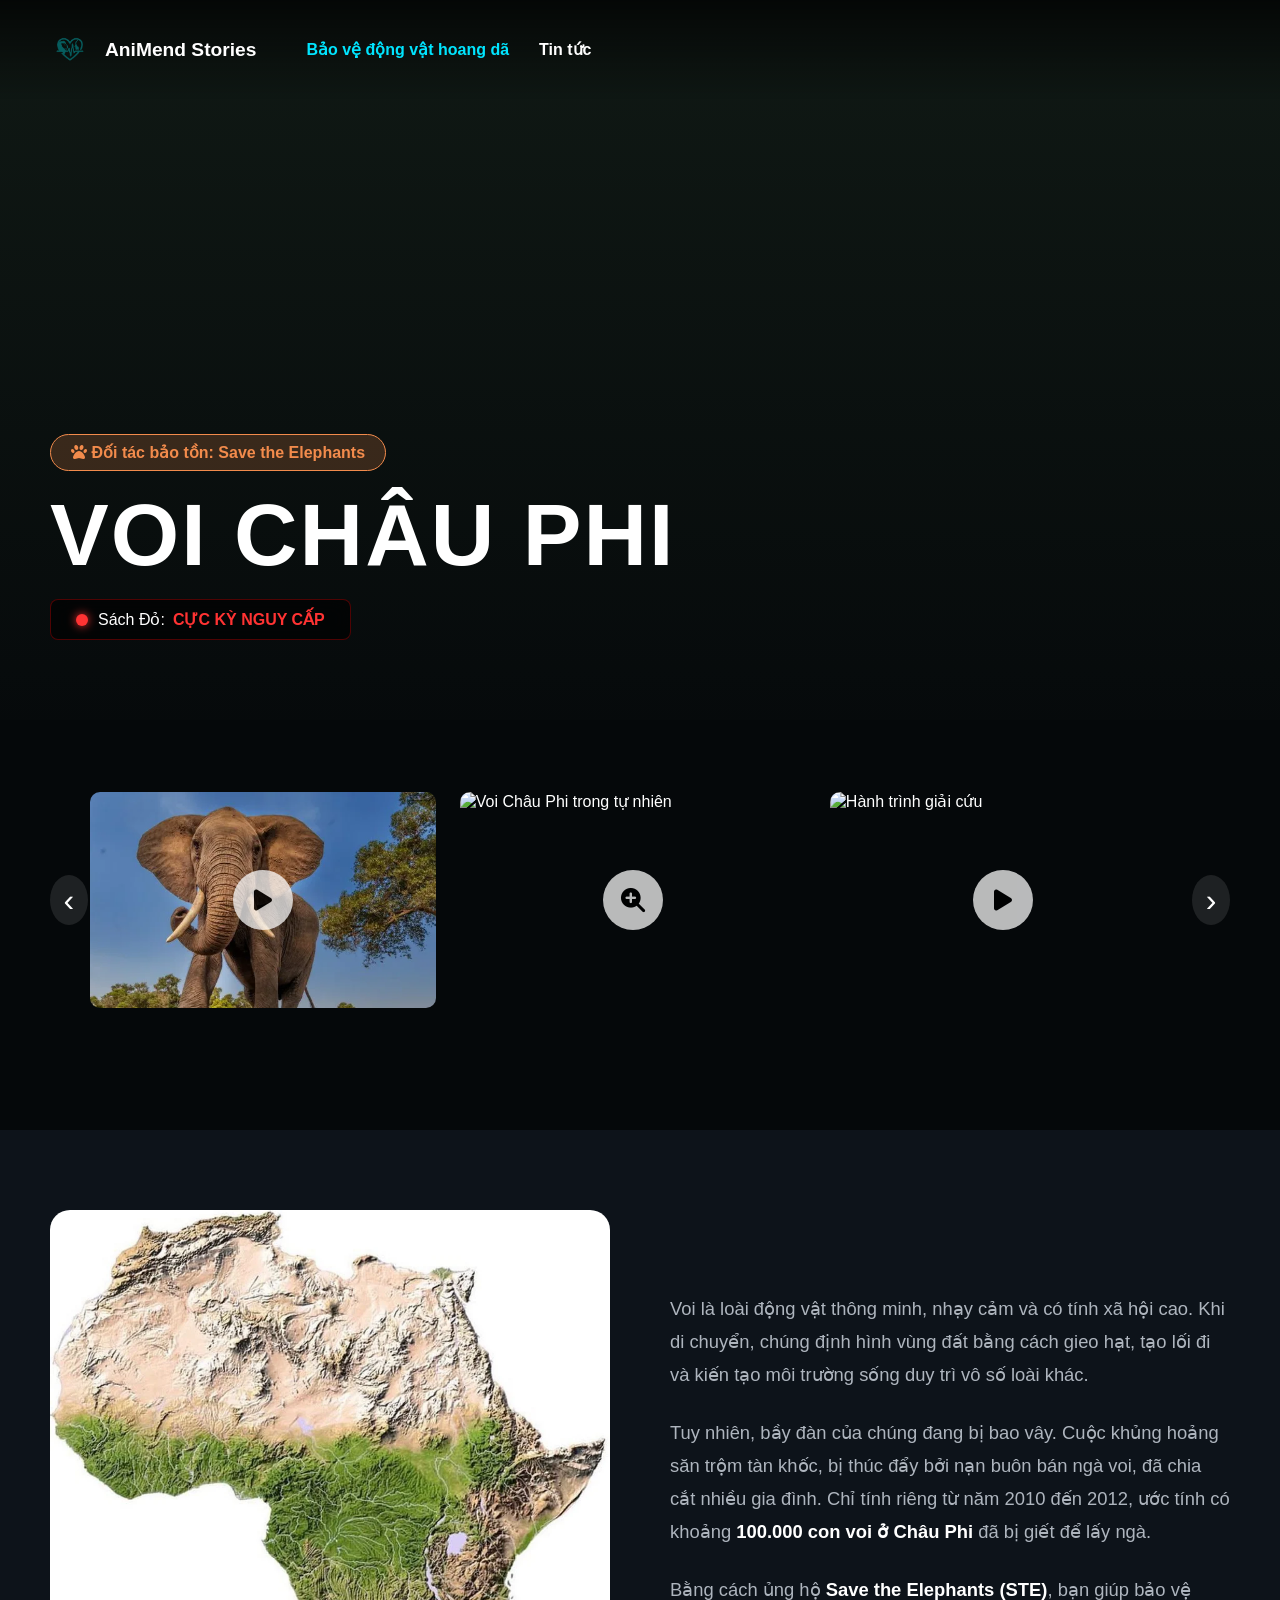
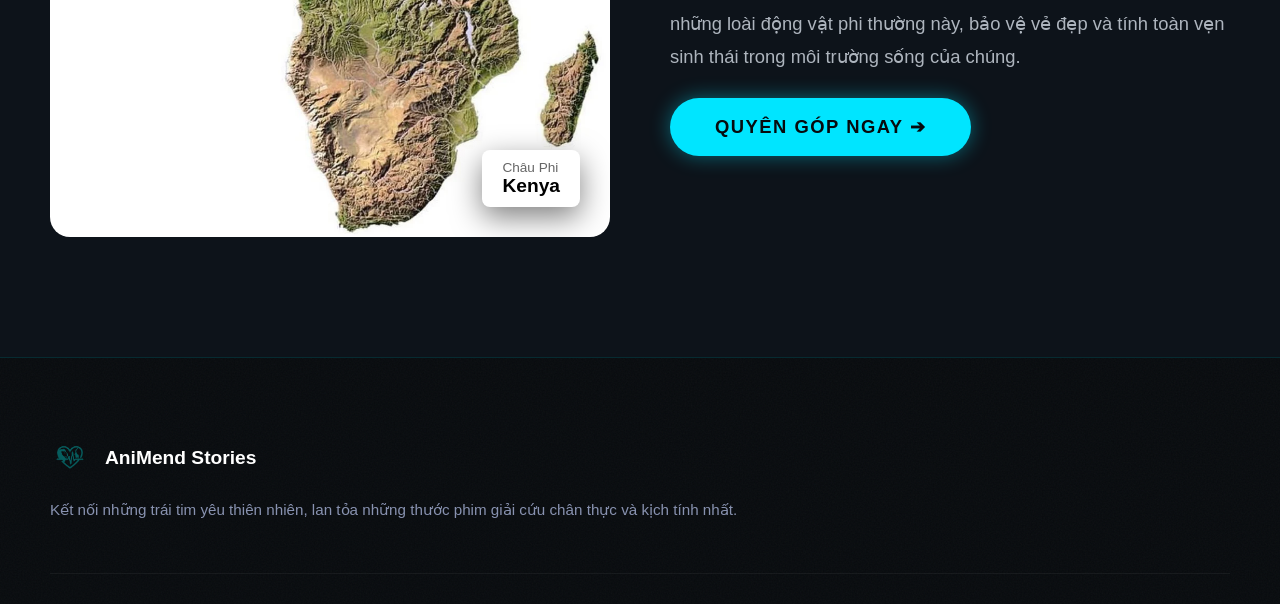
==== elephant.html @ 163ced16 "Cập nhập lần 3" ====
<!DOCTYPE html>
<html lang="vi">
<head>
    <meta charset="UTF-8">
    <meta name="viewport" content="width=device-width, initial-scale=1.0">
    <title>Voi Châu Phi | AniMend Stories</title>
    <link rel="stylesheet" href="style.css">
    <link rel="stylesheet" href="https://cdnjs.cloudflare.com/ajax/libs/font-awesome/6.4.0/css/all.min.css">
</head>
<body class="animal-detail-page">

    <!-- THANH ĐIỀU HƯỚNG (Dùng chung) -->
    <header class="navbar">
        <a href="index.html" class="logo">
            <img src="./assets/logo.png" alt="AniMend Stories Logo" class="logo-img"> 
            <span class="brand-name">AniMend Stories</span>
        </a>
        <nav>
            <ul class="nav-links">
                <li><a href="index.html" style="color: #00e5ff;">Bảo vệ động vật hoang dã</a></li>
                <li><a href="news.html">Tin tức</a></li>
            </ul>
        </nav>
    </header>

    <!-- SECTION 1: HERO CỦA CON VẬT (Video nền + Tiêu đề) -->
    <section class="animal-hero">
        <video class="hero-video" autoplay loop muted playsinline>
            <!-- Thay bằng video con voi thực tế của bạn -->
            <source src="./assets/elephant-bg.mp4" type="video/mp4">
        </video>
        <div class="animal-hero-overlay"></div>
        
        <div class="animal-hero-content fade-up">
            <div class="partner-tag">
                <i class="fa-solid fa-paw"></i> Đối tác bảo tồn: Save the Elephants
            </div>
            <h1>VOI CHÂU PHI</h1>
            <div class="status-tag">
                <span class="status-dot"></span> Sách Đỏ: <strong>Cực kỳ nguy cấp</strong>
            </div>
        </div>
    </section>

    <!-- SECTION 2: BĂNG CHUYỀN THƯ VIỆN MEDIA (Video & Ảnh) -->
    <section class="media-gallery fade-up">
        <div class="carousel-wrapper">
            <button class="carousel-control left" id="media-left">‹</button>
            
            <div class="carousel-container" id="media-carousel">
                
                <!-- Item 1: VIDEO YOUTUBE -->
                <!-- Thuộc tính data-type="video" và data-src chứa link nhúng youtube -->
                <div class="media-card" data-type="video" data-src="https://youtu.be/AA0UZVXJd2o">
                    <img src="./assets/elephant.jpg" alt="Câu chuyện của voi Luna">
                    <div class="play-icon-overlay"><i class="fa-solid fa-play"></i></div>
                </div>

                <!-- Item 2: ẢNH PHÓNG TO -->
                <!-- Thuộc tính data-type="image" và data-src chứa link ảnh gốc -->
                <div class="media-card" data-type="image" data-src="./assets/elephant-large-1.jpg">
                    <img src="./assets/elephant-large-1.jpg" alt="Voi Châu Phi trong tự nhiên">
                    <div class="zoom-icon-overlay"><i class="fa-solid fa-magnifying-glass-plus"></i></div>
                </div>

                <!-- Item 3: VIDEO YOUTUBE -->
                <div class="media-card" data-type="video" data-src="https://www.youtube.com/embed/ScMzIvxBSi4">
                    <img src="./assets/elephant-2.jpg" alt="Hành trình giải cứu">
                    <div class="play-icon-overlay"><i class="fa-solid fa-play"></i></div>
                </div>
                
                <!-- Item 4: ẢNH PHÓNG TO -->
                <div class="media-card" data-type="image" data-src="./assets/elephant-large-2.jpg">
                    <img src="./assets/elephant-large-2.jpg" alt="Đàn voi trên thảo nguyên">
                    <div class="zoom-icon-overlay"><i class="fa-solid fa-magnifying-glass-plus"></i></div>
                </div>

            </div>
            
            <button class="carousel-control right" id="media-right">›</button>
        </div>
    </section>

    <!-- SECTION 3: BẢN ĐỒ & TÌNH TRẠNG LOÀI -->
    <section class="habitat-status fade-up">
        <div class="habitat-container">
            
            <!-- Cột trái: Bản đồ -->
            <div class="map-box">
                <img src="./assets/africa-map.jpg" alt="Bản đồ phân bố Voi Châu Phi">
                <div class="map-pin">
                    <span>Châu Phi</span>
                    <strong>Kenya</strong>
                </div>
            </div>

            <!-- Cột phải: Nội dung -->
            <div class="status-info">
                <p>Voi là loài động vật thông minh, nhạy cảm và có tính xã hội cao. Khi di chuyển, chúng định hình vùng đất bằng cách gieo hạt, tạo lối đi và kiến tạo môi trường sống duy trì vô số loài khác.</p>
                
                <p>Tuy nhiên, bầy đàn của chúng đang bị bao vây. Cuộc khủng hoảng săn trộm tàn khốc, bị thúc đẩy bởi nạn buôn bán ngà voi, đã chia cắt nhiều gia đình. Chỉ tính riêng từ năm 2010 đến 2012, ước tính có khoảng <strong>100.000 con voi ở Châu Phi</strong> đã bị giết để lấy ngà.</p>
                
                <p>Bằng cách ủng hộ <strong>Save the Elephants (STE)</strong>, bạn giúp bảo vệ những loài động vật phi thường này, bảo vệ vẻ đẹp và tính toàn vẹn sinh thái trong môi trường sống của chúng.</p>
                
                <a href="#" class="btn-glow">Quyên Góp Ngay ➔</a>
            </div>

        </div>
    </section>

    <!-- MODAL LIGHTBOX (Khung nổi để xem Video/Ảnh) -->
    <div id="mediaModal" class="modal">
        <span class="close-modal">&times;</span>
        <div class="modal-content" id="modalBody">
            <!-- JS sẽ bơm iframe Youtube hoặc thẻ img vào đây -->
        </div>
    </div>

    <!-- FOOTER (Dùng chung) -->
    <footer class="footer-cinematic">
        <div class="footer-noise"></div> 
        <div class="footer-container">
            <div class="footer-col footer-brand">
                <a href="index.html" class="logo">
                    <img src="./assets/logo.png" alt="AniMend Stories Logo" class="logo-img"> 
                    <span class="brand-name">AniMend Stories</span>
                </a>
                <p>Kết nối những trái tim yêu thiên nhiên, lan tỏa những thước phim giải cứu chân thực và kịch tính nhất.</p>
            </div>
            <!-- ... Giữ nguyên các phần khác của Footer ... -->
        </div>
    </footer>

    <script src="script.js"></script>
</body>
</html>
---- style.css ----
/* --- BIẾN TOÀN CỤC & RESET --- */
:root {
    --bg-dark: #121c17;
    --text-light: #ffffff;
    --accent-orange: #f28b4c;
    --cream-bg: #f5f3e9;
    --font-main: 'Segoe UI', Roboto, Helvetica, Arial, sans-serif;
}

* {
    margin: 0;
    padding: 0;
    box-sizing: border-box;
}

body {
    font-family: var(--font-main);
    background-color: var(--bg-dark);
    color: var(--text-light);
    overflow-x: hidden;
}

a { text-decoration: none; color: inherit; }
li { list-style: none; }

/* --- HIỆU ỨNG GIỌT NƯỚC NỔI LÊN (SCROLL FADE UP) --- */
.fade-up {
    opacity: 0;
    transform: translateY(50px); /* Nằm dưới vị trí thật 50px */
    transition: opacity 0.8s ease-out, transform 0.8s cubic-bezier(0.2, 0.8, 0.2, 1);
}

.fade-up.visible {
    opacity: 1;
    transform: translateY(0); /* Nổi lên đúng vị trí */
}

/* --- THANH ĐIỀU HƯỚNG & MEGA MENU --- */
.navbar {
    position: fixed;
    top: 0;
    width: 100%;
    display: flex;
    justify-content: flex-start;
    align-items: center;
    padding: 20px 50px;
    z-index: 100;
    background: linear-gradient(to bottom, rgba(0,0,0,0.7) 0%, transparent 100%);
    transition: background 0.3s;
}

.logo {
    display: flex;
    align-items: center;
    gap: 15px;
    font-weight: bold;
    font-size: 1.2rem;
    margin-right: 50px;
}

.logo-img { height: 40px; }

.nav-links {
    display: flex;
    gap: 30px;
    font-weight: 600;
}

.nav-links li { position: relative; padding: 20px 0; }

.nav-links a:hover { color: var(--accent-orange); transition: color 0.3s; }

/* Xử lý Mega Menu */
.mega-menu {
    position: absolute;
    top: 100%;
    left: 0;
    background-color: var(--cream-bg);
    color: #222;
    width: 600px;
    border-radius: 12px;
    display: flex;
    padding: 20px;
    gap: 20px;
    opacity: 0;
    visibility: hidden;
    transform: translateY(10px);
    transition: all 0.3s ease;
    box-shadow: 0 10px 30px rgba(0,0,0,0.5);
}

.has-dropdown:hover .mega-menu {
    opacity: 1;
    visibility: visible;
    transform: translateY(0);
}

.mega-image-container {
    width: 40%;
    position: relative;
    border-radius: 8px;
    overflow: hidden;
}

/* --- Cập nhật lại phần .mega-image-container img --- */
.mega-image-container img { 
    width: 100%; 
    height: 100%; 
    object-fit: cover; 
    display: block; 
    /* Thêm thuộc tính transition để tạo độ mượt khi zoom */
    transition: transform 0.8s cubic-bezier(0.2, 0.8, 0.2, 1);
}

/* --- Thêm hiệu ứng Hover cho khung ảnh --- */
.mega-image-container:hover img {
    /* Phóng to ảnh lên 10% khi rê chuột vào */
    transform: scale(1.1); 
}

/* --- Tinh chỉnh phần overlay (tuỳ chọn) --- */
.mega-image-overlay {
    position: absolute;
    bottom: 0; 
    padding: 15px;
    background: linear-gradient(transparent, rgba(0,0,0,0.8));
    color: white;
    width: 100%;
    /* Thêm transition cho nền mờ */
    transition: background 0.5s ease;
}

/* Làm tối phần nền mờ hơn một chút khi hover để chữ nổi bật hẳn lên */
.mega-image-container:hover .mega-image-overlay {
    background: linear-gradient(transparent, rgba(0,0,0,0.95));
}
.mega-list {
    display: flex;
    gap: 40px;
    width: 60%;
    padding-top: 10px;
}

.mega-column { display: flex; flex-direction: column; gap: 15px; }
.mega-column a { font-size: 0.95rem; font-weight: 500; color: #333; }
.mega-column a:hover { color: var(--accent-orange); }

/* --- HERO SECTION --- */
.hero {
    position: relative;
    height: 100vh;
    display: flex;
    flex-direction: column;
    justify-content: center;
    align-items: center;
    text-align: center;
}

.hero-video {
    position: absolute;
    top: 0; left: 0;
    width: 100%; height: 100%;
    object-fit: cover;
    z-index: -2;
}

.hero-overlay {
    position: absolute;
    top: 0; left: 0;
    width: 100%; height: 100%;
    background-color: rgba(14, 27, 43, 0.4);
    z-index: -1;
}

.hero-content h1 {
    font-size: 5rem;
    font-weight: 900;
    text-transform: uppercase;
    line-height: 1;
    letter-spacing: 2px;
    margin-bottom: 30px;
    text-shadow: 2px 4px 10px rgba(0,0,0,0.5);
}

.hero-content p {
    font-size: 1.2rem;
    max-width: 600px;
    margin: 0 auto;
    font-weight: 500;
    text-shadow: 1px 1px 5px rgba(0,0,0,0.8);
}

/* --- SECTIONS ĐỘNG VẬT (CAROUSEL) --- */
.species-section {
    padding: 80px 50px;
    background-color: var(--bg-dark);
}

.section-header {
    text-align: center;
    margin-bottom: 40px;
}

.section-header h2 { font-size: 3rem; text-transform: uppercase; margin-bottom: 10px; }
.section-header p { margin-bottom: 20px; color: #ccc; }
.explore-btn {
    background-color: var(--accent-orange);
    color: white; border: none;
    padding: 10px 20px; border-radius: 30px;
    font-weight: bold; cursor: pointer;
    transition: background 0.3s;
}
.explore-btn:hover { background-color: #d97538; }

/* Layout Băng chuyền */
.carousel-wrapper {
    position: relative;
    display: flex;
    align-items: center;
}

.carousel-control {
    background: rgba(255, 255, 255, 0.1);
    color: white; border: none;
    font-size: 2rem;
    width: 50px; height: 50px;
    border-radius: 50%;
    cursor: pointer; z-index: 10;
    transition: background 0.3s;
}
.carousel-control:hover { background: var(--accent-orange); }

.carousel-container {
    display: flex;
    gap: 20px;
    overflow-x: auto;
    scroll-behavior: smooth;
    padding: 20px 0;
    scroll-snap-type: x mandatory;
    scrollbar-width: none; /* Firefox */
}
.carousel-container::-webkit-scrollbar { display: none; /* Chrome/Safari */ }

/* Thẻ động vật (Card) */
.card {
    min-width: 300px;
    height: 400px;
    position: relative;
    border-radius: 15px;
    overflow: hidden;
    scroll-snap-align: start;
    cursor: pointer;
}

.card-img-wrapper {
    width: 100%; height: 100%;
    overflow: hidden;
}

.card-img-wrapper img {
    width: 100%; height: 100%;
    object-fit: cover;
    transition: transform 0.6s cubic-bezier(0.2, 0.8, 0.2, 1);
}

/* Badge (Mở rộng khi Hover) */
.card-badge {
    position: absolute;
    top: 20px; left: 20px;
    background-color: var(--accent-orange);
    border-radius: 30px;
    display: flex;
    align-items: center;
    padding: 5px;
    width: 35px; /* Chiều rộng ban đầu chỉ chứa icon */
    height: 35px;
    overflow: hidden;
    transition: width 0.4s ease;
    white-space: nowrap;
}

.badge-icon {
    width: 25px; text-align: center; font-size: 1.1rem; flex-shrink: 0;
}

.badge-text {
    font-size: 0.85rem; font-weight: bold; margin-left: 5px; opacity: 0;
    transition: opacity 0.3s;
}

/* Nội dung thẻ (Mở rộng khi Hover) */
.card-content {
    position: absolute;
    bottom: 0; left: 0; width: 100%;
    padding: 25px 20px;
    background: linear-gradient(transparent, rgba(0,0,0,0.9));
    transform: translateY(40px); /* Đẩy nội dung phụ xuống dưới một chút */
    transition: transform 0.4s ease;
}

.card-content h3 { font-size: 1.6rem; text-transform: uppercase; margin-bottom: 5px;}

.card-hover-details {
    opacity: 0;
    transition: opacity 0.4s ease;
}

.card-hover-details p { font-size: 0.9rem; margin-bottom: 15px; color: #ddd;}

.donate-btn {
    background-color: var(--accent-orange);
    color: white; border: none;
    padding: 8px 25px; border-radius: 20px;
    font-weight: bold; cursor: pointer;
}

/* --- HOVER EFFECTS (HÌNH 4) --- */
.card:hover .card-img-wrapper img {
    transform: scale(1.1); /* Zoom in hình ảnh */
}

.card:hover .card-badge {
    width: 150px; /* Kéo dài badge ra */
}

.card:hover .badge-text {
    opacity: 1; /* Hiển thị chữ */
}

.card:hover .card-content {
    transform: translateY(0); /* Kéo nội dung phụ lên */
}

.card:hover .card-hover-details {
    opacity: 1; /* Hiện chữ và nút quyên góp */
}
/* ====================================================
   FOOTER: CINEMATIC & HIGH-CONTRAST 
==================================================== */
.footer-cinematic {
    position: relative;
    background-color: #070a0d; /* Nền tối sâu thẳm chuẩn cinematic */
    color: #ffffff;
    padding: 80px 50px 30px;
    overflow: hidden;
    border-top: 1px solid rgba(0, 229, 255, 0.15); /* Viền trên màu xanh điện mờ */
}

/* Hiệu ứng nhiễu hạt (Subtle Film Grain) bằng SVG nội tuyến */
.footer-noise {
    position: absolute;
    top: 0; left: 0; width: 100%; height: 100%;
    background-image: url('data:image/svg+xml,%3Csvg viewBox="0 0 200 200" xmlns="http://www.w3.org/2000/svg"%3E%3Cfilter id="noiseFilter"%3E%3CfeTurbulence type="fractalNoise" baseFrequency="0.8" numOctaves="3" stitchTiles="stitch"/%3E%3C/filter%3E%3Crect width="100%25" height="100%25" filter="url(%23noiseFilter)" opacity="0.04"/%3E%3C/svg%3E');
    pointer-events: none; /* Không cản trở người dùng click chuột */
    z-index: 1;
}

.footer-container {
    position: relative;
    z-index: 2;
    display: flex;
    justify-content: space-between;
    gap: 50px;
    max-width: 1200px;
    margin: 0 auto;
    padding-bottom: 50px;
    border-bottom: 1px solid rgba(255,255,255,0.05);
    flex-wrap: wrap; /* Hỗ trợ hiển thị trên màn hình nhỏ */
}

.footer-col {
    flex: 1;
    min-width: 250px;
}

/* Cột Logo */
.footer-brand p {
    margin-top: 20px;
    color: #8892b0; /* Màu xám ánh xanh sang trọng */
    font-size: 0.95rem;
    line-height: 1.6;
}

/* Cột Newsletter */
.footer-newsletter h3, 
.footer-social h3 {
    font-size: 1.1rem;
    margin-bottom: 25px;
    text-transform: uppercase;
    letter-spacing: 1.5px;
    color: #e6f1ff;
}

.subscribe-form {
    display: flex;
    gap: 10px;
}

.subscribe-form input {
    flex: 1;
    padding: 12px 15px;
    background: rgba(255,255,255,0.03);
    border: 1px solid rgba(255,255,255,0.1);
    color: white;
    border-radius: 4px;
    font-family: inherit;
    transition: all 0.3s ease;
}

/* Hiệu ứng Glow khi bấm vào ô nhập email */
.subscribe-form input:focus {
    outline: none;
    border-color: #00e5ff; 
    background: rgba(0, 229, 255, 0.05);
    box-shadow: 0 0 12px rgba(0, 229, 255, 0.2);
}

.subscribe-form button {
    padding: 12px 25px;
    background: transparent;
    color: #00e5ff; /* Xanh điện */
    border: 1px solid #00e5ff;
    border-radius: 4px;
    font-weight: bold;
    cursor: pointer;
    text-transform: uppercase;
    transition: all 0.3s ease;
}

/* Hiệu ứng nút bấm sáng lên */
.subscribe-form button:hover {
    background: #00e5ff;
    color: #070a0d;
    box-shadow: 0 0 20px rgba(0, 229, 255, 0.4);
}

/* Cột Social */
.social-icons {
    display: flex;
    gap: 15px;
}

.social-icon {
    display: flex;
    align-items: center;
    justify-content: center;
    width: 45px; height: 45px;
    border: 1px solid rgba(255,255,255,0.2);
    border-radius: 50%;
    color: #fff;
    font-weight: bold;
    transition: all 0.3s cubic-bezier(0.2, 0.8, 0.2, 1);
}

/* Biến hình nhẹ khi rê chuột vào biểu tượng mạng xã hội */
.social-icon:hover {
    border-color: #00e5ff;
    color: #00e5ff;
    transform: translateY(-5px);
    box-shadow: 0 10px 20px rgba(0, 229, 255, 0.15);
}
/* Phóng to icon bên trong vòng tròn */
.social-icon i {
    font-size: 1.2rem;
}

/* Thanh Bản quyền dưới cùng */
.footer-bottom {
    position: relative;
    z-index: 2;
    display: flex;
    justify-content: space-between;
    align-items: center;
    padding-top: 20px;
    max-width: 1200px;
    margin: 0 auto;
    color: #64748b;
    font-size: 0.85rem;
    flex-wrap: wrap;
    gap: 15px;
}

.footer-links {
    display: flex;
    gap: 20px;
}

.footer-links a {
    transition: color 0.3s ease;
}

.footer-links a:hover {
    color: #00e5ff;
}
/* ====================================================
   SECTION: YOUTUBE PROMO (RẠP CHIẾU PHIM DỌC)
==================================================== */
/* ====================================================
   SECTION: YOUTUBE PROMO (BACKGROUND & HIỆU ỨNG GIAO THOA)
==================================================== */
.youtube-promo {
    padding: 120px 50px;
    /* Màu nền xám than đậm (Dark Slate) */
    background-color: #0d131a; 
    position: relative;
    border-top: 1px solid rgba(255,255,255,0.02);
    overflow: hidden; /* Cần thiết để các phần tử trượt vào không làm tràn thanh cuộn ngang */
}

/* Tạo lớp họa tiết đường đồng mức (Topographic) bằng CSS mờ 3% */
.youtube-promo::before {
    content: "";
    position: absolute;
    top: 0; left: 0; width: 100%; height: 100%;
    /* Sử dụng các vòng tròn đồng tâm giao nhau để tạo ảo giác đường vân địa hình */
    background-image: 
        repeating-radial-gradient(circle at 15% 30%, transparent 0, transparent 30px, rgba(255, 255, 255, 0.03) 30px, rgba(255, 255, 255, 0.03) 31px),
        repeating-radial-gradient(circle at 85% 70%, transparent 0, transparent 40px, rgba(255, 255, 255, 0.02) 40px, rgba(255, 255, 255, 0.02) 41px);
    pointer-events: none; /* Không cản trở click chuột vào video */
    z-index: 0;
}

.yt-promo-container {
    display: flex;
    align-items: center;
    justify-content: center;
    gap: 80px;
    max-width: 1100px;
    margin: 0 auto;
    flex-wrap: wrap;
    position: relative;
    z-index: 1; /* Đảm bảo nội dung nổi lên trên lớp họa tiết */
}

/* --- HIỆU ỨNG CUỘN TRANG (GIAO THOA 2 CHIỀU) --- */

/* Ghi đè hiệu ứng nổi lên (fade-up) mặc định của section cha để nó làm khung chứa tĩnh */
.youtube-promo.fade-up {
    transform: none;
    opacity: 1;
}

/* Trạng thái 1: Khung điện thoại ẩn và bị đẩy sang trái */
.youtube-promo .phone-frame-wrapper {
    opacity: 0;
    transform: translateX(-100px);
    transition: opacity 1s ease-out, transform 1s cubic-bezier(0.2, 0.8, 0.2, 1);
}

/* Trạng thái 1: Cụm chữ ẩn và bị đẩy sang phải (Có độ trễ 0.2s để xuất hiện nhịp nhàng) */
.youtube-promo .yt-promo-content {
    opacity: 0;
    transform: translateX(100px);
    transition: opacity 1s ease-out 0.2s, transform 1s cubic-bezier(0.2, 0.8, 0.2, 1) 0.2s; 
}

/* Trạng thái 2: Khi cuộn chuột tới, JS tự động thêm class .visible, hai bên cùng trượt vào giữa */
.youtube-promo.visible .phone-frame-wrapper,
.youtube-promo.visible .yt-promo-content {
    opacity: 1;
    transform: translateX(0);
}

/* --- KHUNG ĐIỆN THOẠI PHÁT SÁNG --- */
.phone-frame-wrapper {
    flex: 0 0 auto;
}

.phone-frame {
    display: block;
    width: 300px;
    height: 533px; /* Tỷ lệ chuẩn 9:16 */
    border-radius: 35px;
    border: 4px solid #1a2634; 
    box-shadow: 0 0 30px rgba(0, 229, 255, 0.15), inset 0 0 15px rgba(0,0,0,0.9);
    overflow: hidden;
    position: relative;
    background-color: #000;
    transition: transform 0.6s cubic-bezier(0.2, 0.8, 0.2, 1), box-shadow 0.6s ease, border-color 0.6s ease;
}

/* Rê chuột vào khung sẽ bay lên nhẹ và phát sáng mạnh hơn */
.phone-frame:hover {
    transform: translateY(-15px);
    box-shadow: 0 20px 50px rgba(0, 229, 255, 0.35), inset 0 0 10px rgba(0,0,0,0.9);
    border-color: rgba(0, 229, 255, 0.6);
}

.phone-frame img {
    width: 100%;
    height: 100%;
    object-fit: cover;
    opacity: 0.85;
    transition: opacity 0.4s ease, transform 0.8s ease;
}

.phone-frame:hover img {
    opacity: 1;
    transform: scale(1.05); /* Tích hợp hiệu ứng điện ảnh zoom-in */
}

/* --- BIỂU TƯỢNG PLAY TRUNG TÂM --- */
.play-overlay {
    position: absolute;
    top: 50%; left: 50%;
    transform: translate(-50%, -50%);
    width: 70px; height: 70px;
    background: rgba(0, 0, 0, 0.5);
    border: 2px solid rgba(255,255,255,0.4);
    border-radius: 50%;
    display: flex;
    align-items: center;
    justify-content: center;
    font-size: 1.8rem;
    color: white;
    backdrop-filter: blur(5px); /* Làm mờ phần nền sau icon */
    transition: all 0.4s ease;
    pointer-events: none; /* Tránh cản trở thao tác click nếu có */
}

.phone-frame:hover .play-overlay {
    background: rgba(255, 0, 0, 0.85); /* Chuyển màu đỏ rực của YouTube */
    border-color: transparent;
    transform: translate(-50%, -50%) scale(1.15);
}

/* --- NỘI DUNG VĂN BẢN --- */
.yt-promo-content {
    flex: 1;
    min-width: 320px;
}

.yt-promo-content h2 {
    font-size: 3rem;
    line-height: 1.1;
    margin-bottom: 25px;
    text-transform: uppercase;
    font-weight: 900;
}

.highlight-blue {
    color: #00e5ff;
    text-shadow: 0 0 20px rgba(0, 229, 255, 0.4);
}

.yt-promo-content p {
    font-size: 1.15rem;
    color: #aeb5be;
    line-height: 1.7;
    margin-bottom: 40px;
    max-width: 500px;
}

/* --- NÚT KÊU GỌI HÀNH ĐỘNG (CTA) --- */
.yt-btn {
    display: inline-flex;
    align-items: center;
    gap: 12px;
    padding: 16px 35px;
    background-color: transparent;
    border: 2px solid #00e5ff;
    color: white;
    font-weight: bold;
    font-size: 1.1rem;
    border-radius: 50px;
    text-transform: uppercase;
    letter-spacing: 1.5px;
    transition: all 0.3s ease;
}

.yt-icon {
    color: #ff0000;
    font-size: 1.6rem;
    transition: color 0.3s ease;
}

.yt-btn:hover {
    background-color: #00e5ff;
    color: #070a0d;
    box-shadow: 0 0 30px rgba(0, 229, 255, 0.5);
}

.yt-btn:hover .yt-icon {
    color: #070a0d; /* Icon chuyển đen khi nền nút sáng lên */
}
/* ====================================================
   TRANG TIN TỨC (NEWS.HTML)
==================================================== */
.news-page {
    background-color: #05080a; /* Nền tối hơn trang chủ một chút để tôn ảnh */
}

/* --- SECTION 1: TIN NỔI BẬT (BẤT ĐỐI XỨNG) --- */
.featured-news {
    position: relative;
    height: 90vh;
    min-height: 600px;
    display: flex;
    align-items: center;
    margin-bottom: 50px;
}

.featured-image-wrapper {
    position: absolute;
    right: 0;
    top: 0;
    width: 75%;
    height: 100%;
}

.featured-image-wrapper img {
    width: 100%;
    height: 100%;
    object-fit: cover;
}

/* Gradient làm mờ viền ảnh bên trái để hòa vào nền đen */
.featured-gradient {
    position: absolute;
    top: 0; left: 0;
    width: 100%; height: 100%;
    background: linear-gradient(to right, #05080a 0%, transparent 40%, transparent 100%),
                linear-gradient(to top, #05080a 0%, transparent 20%);
}

.featured-content {
    position: relative;
    z-index: 2;
    width: 45%;
    min-width: 400px;
    margin-left: 5%;
    background: rgba(10, 15, 22, 0.75);
    backdrop-filter: blur(20px); /* Hiệu ứng kính mờ (Glassmorphism) */
    padding: 60px 50px;
    border-left: 4px solid #00e5ff;
    box-shadow: 20px 20px 50px rgba(0,0,0,0.8);
    border-radius: 0 20px 20px 0;
    transform: translateY(20px); /* Kéo khối này xuống một chút tạo độ lệch 3D */
}

.news-badge {
    display: inline-block;
    background: #00e5ff;
    color: #000;
    padding: 5px 15px;
    font-weight: bold;
    text-transform: uppercase;
    font-size: 0.85rem;
    border-radius: 30px;
    margin-bottom: 20px;
    letter-spacing: 1px;
}

.featured-content h2 {
    font-size: 2.8rem;
    line-height: 1.2;
    margin-bottom: 20px;
    text-transform: uppercase;
    text-shadow: 2px 2px 10px rgba(0,0,0,0.5);
}

.featured-content p {
    color: #aeb5be;
    font-size: 1.1rem;
    line-height: 1.8;
    margin-bottom: 40px;
}

.read-more-btn {
    color: #00e5ff;
    font-weight: bold;
    font-size: 1.1rem;
    text-transform: uppercase;
    letter-spacing: 1px;
    transition: all 0.3s ease;
    display: inline-flex;
    align-items: center;
}

.read-more-btn:hover {
    color: #fff;
    text-shadow: 0 0 15px #00e5ff;
    transform: translateX(10px); /* Nút trượt nhẹ sang phải khi hover */
}


/* --- SECTION 2: BẢN TIN MỚI NHẤT --- */
.latest-news {
    max-width: 1300px;
    margin: 0 auto;
    padding: 50px 20px 100px;
}

/* Thanh công cụ */
.news-toolbar {
    display: flex;
    justify-content: space-between;
    align-items: center;
    margin-bottom: 50px;
    padding-bottom: 20px;
    border-bottom: 1px solid rgba(255,255,255,0.1);
    flex-wrap: wrap;
    gap: 20px;
}

/* Dropdown Custom */
.custom-dropdown {
    position: relative;
    width: 300px;
    font-family: inherit;
}

.dropdown-selected {
    background: #111820;
    border: 1px solid rgba(255,255,255,0.2);
    padding: 15px 20px;
    border-radius: 8px;
    cursor: pointer;
    display: flex;
    justify-content: space-between;
    align-items: center;
    transition: all 0.3s ease;
}

.dropdown-selected span { color: #00e5ff; font-weight: bold; margin-left: 5px; }

.dropdown-selected:hover { border-color: #00e5ff; box-shadow: 0 0 15px rgba(0, 229, 255, 0.1); }

.dropdown-options {
    position: absolute;
    top: 110%; left: 0; width: 100%;
    background: #111820;
    border: 1px solid rgba(0, 229, 255, 0.3);
    border-radius: 8px;
    box-shadow: 0 10px 30px rgba(0,0,0,0.8);
    opacity: 0; visibility: hidden;
    transform: translateY(10px);
    transition: all 0.3s ease;
    z-index: 10;
}

.dropdown-options.active {
    opacity: 1; visibility: visible; transform: translateY(0);
}

.dropdown-options li {
    padding: 12px 20px;
    cursor: pointer;
    border-bottom: 1px solid rgba(255,255,255,0.05);
    transition: background 0.3s, color 0.3s;
}

.dropdown-options li:hover { background: rgba(0, 229, 255, 0.1); color: #00e5ff; }

/* Ô tìm kiếm */
.search-box {
    display: flex;
    align-items: center;
    background: transparent;
    border-bottom: 2px solid rgba(255,255,255,0.2);
    padding: 5px 0;
    width: 300px;
    transition: border-color 0.3s ease;
}

.search-box:focus-within { border-bottom-color: #00e5ff; }

.search-box input {
    background: transparent;
    border: none; color: white;
    padding: 10px; width: 100%;
    font-size: 1rem; outline: none;
}

.search-box button {
    background: transparent; border: none;
    color: #aeb5be; font-size: 1.2rem;
    cursor: pointer; transition: color 0.3s;
}

.search-box button:hover { color: #00e5ff; }

/* Lưới 2x2 */
.news-grid {
    display: grid;
    grid-template-columns: repeat(2, 1fr);
    gap: 40px;
    margin-bottom: 80px;
}

.news-card {
    background: #0d131a;
    border-radius: 15px;
    overflow: hidden;
    cursor: pointer;
    border: 1px solid transparent;
    transition: all 0.4s cubic-bezier(0.2, 0.8, 0.2, 1);
}

.news-card:hover {
    transform: translateY(-10px);
    border-color: rgba(0, 229, 255, 0.3);
    box-shadow: 0 15px 40px rgba(0,0,0,0.6), 0 0 20px rgba(0, 229, 255, 0.1);
}

.news-thumbnail {
    width: 100%; height: 280px;
    position: relative; overflow: hidden;
}

.news-thumbnail img {
    width: 100%; height: 100%;
    object-fit: cover;
    transition: transform 0.8s ease;
}

.news-card:hover .news-thumbnail img {
    transform: scale(1.08);
}

.time-tag {
    position: absolute;
    top: 20px; right: 20px;
    background: rgba(0,0,0,0.8);
    color: #fff; font-size: 0.8rem;
    padding: 5px 12px; border-radius: 20px;
    backdrop-filter: blur(5px);
    border: 1px solid rgba(255,255,255,0.2);
}

.news-info { padding: 30px; }

.news-info .category {
    color: #00e5ff; font-weight: bold;
    text-transform: uppercase; font-size: 0.85rem;
    letter-spacing: 1px; display: block; margin-bottom: 10px;
}

.news-info h3 {
    font-size: 1.6rem; margin-bottom: 15px;
    line-height: 1.3; transition: color 0.3s;
}

.news-card:hover .news-info h3 { color: #00e5ff; }

.news-info p { color: #aeb5be; line-height: 1.6; }

/* Phân trang */
.pagination {
    display: flex; justify-content: center;
    align-items: center; gap: 15px;
}

.page-num {
    font-size: 1.2rem; font-weight: bold; color: #aeb5be;
    transition: all 0.3s;
}

.page-num:hover, .page-num.active {
    color: #00e5ff; text-shadow: 0 0 10px rgba(0, 229, 255, 0.5);
}

.dots { color: #aeb5be; font-size: 1.2rem; font-weight: bold; letter-spacing: 2px;}

.page-next {
    display: flex; align-items: center; justify-content: center;
    width: 50px; height: 50px;
    background: rgba(255,255,255,0.05);
    border: 1px solid rgba(255,255,255,0.2);
    border-radius: 50%; margin-left: 20px;
    font-size: 1.2rem; transition: all 0.3s;
}

.page-next:hover {
    background: #00e5ff; color: #000;
    border-color: transparent;
    box-shadow: 0 0 20px rgba(0, 229, 255, 0.4);
}
/* ====================================================
   SECTION: CỘNG ĐỒNG (GLASSMORPHISM & PARALLAX)
==================================================== */
.community-section {
    position: relative;
    padding: 160px 20px;
    /* Bạn hãy thêm một bức ảnh vào thư mục assets và đổi tên thành community-bg.jpg */
    background-image: url('./assets/community-bg.jpg'); 
    background-size: cover;
    background-position: center;
    background-attachment: fixed; /* Tạo hiệu ứng Parallax: Ảnh nền đứng im khi cuộn chuột */
    display: flex;
    align-items: center;
    justify-content: center;
    overflow: hidden;
}

/* Lớp phủ gradient làm tối hai đầu section để hòa quyện vào các phần trên/dưới */
.community-overlay {
    position: absolute;
    top: 0; left: 0; width: 100%; height: 100%;
    background: linear-gradient(to bottom, #0d131a 0%, rgba(13, 19, 26, 0.4) 50%, #070a0d 100%);
    z-index: 1;
}

/* --- THẺ KÍNH MỜ TRUNG TÂM --- */
.glass-card {
    position: relative;
    z-index: 2;
    max-width: 850px;
    width: 100%;
    /* Màu nền bán trong suốt */
    background: rgba(10, 15, 22, 0.45); 
    /* Hiệu ứng làm mờ nền phía sau (Kính mờ) */
    backdrop-filter: blur(15px);
    -webkit-backdrop-filter: blur(15px); /* Hỗ trợ trình duyệt Safari */
    border: 1px solid rgba(0, 229, 255, 0.15);
    border-radius: 24px;
    padding: 70px 50px;
    text-align: center;
    box-shadow: 0 30px 60px rgba(0,0,0,0.8), inset 0 0 20px rgba(255,255,255,0.02);
    transition: transform 0.5s cubic-bezier(0.2, 0.8, 0.2, 1), border-color 0.5s ease;
}

/* Hiệu ứng nhấc bổng thẻ kính lên khi rê chuột vào */
.glass-card:hover {
    transform: translateY(-10px);
    border-color: rgba(0, 229, 255, 0.5);
}

.glass-card h2 {
    font-size: 3.8rem;
    text-transform: uppercase;
    font-weight: 900;
    margin-bottom: 25px;
    letter-spacing: 2px;
    text-shadow: 2px 4px 10px rgba(0,0,0,0.6);
}

.glass-card p {
    font-size: 1.25rem;
    color: #e6f1ff;
    line-height: 1.7;
    margin-bottom: 45px;
    max-width: 650px;
    margin-left: auto;
    margin-right: auto;
}

/* --- NÚT BẤM KÊU GỌI HÀNH ĐỘNG --- */
.btn-glow {
    display: inline-block;
    padding: 18px 45px;
    background-color: #00e5ff;
    color: #070a0d;
    font-weight: bold;
    font-size: 1.15rem;
    text-transform: uppercase;
    border-radius: 50px;
    letter-spacing: 1.5px;
    transition: all 0.3s ease;
    /* Hiệu ứng tỏa sáng mặc định */
    box-shadow: 0 0 20px rgba(0, 229, 255, 0.4);
}

.btn-glow:hover {
    background-color: #fff;
    /* Tỏa sáng mạnh hơn khi hover */
    box-shadow: 0 0 40px rgba(0, 229, 255, 0.8);
    transform: scale(1.05);
}
/* ====================================================
   TRANG CHI TIẾT ĐỘNG VẬT (ELEPHANT.HTML)
==================================================== */
/* --- SECTION 1: HERO --- */
.animal-hero {
    position: relative;
    height: 80vh;
    display: flex;
    align-items: flex-end; /* Đẩy nội dung xuống góc dưới */
    padding: 80px 50px;
}

.animal-hero-overlay {
    position: absolute;
    top: 0; left: 0; width: 100%; height: 100%;
    /* Gradient tối dần về phía dưới để đọc chữ rõ hơn */
    background: linear-gradient(to bottom, rgba(0,0,0,0.1) 0%, rgba(5,8,10,0.9) 100%);
    z-index: 1;
}

.animal-hero-content {
    position: relative;
    z-index: 2;
    max-width: 800px;
}

.partner-tag {
    display: inline-block;
    background: rgba(242, 139, 76, 0.2);
    color: var(--accent-orange);
    padding: 8px 20px;
    border-radius: 30px;
    border: 1px solid var(--accent-orange);
    font-weight: bold;
    margin-bottom: 20px;
}

.animal-hero-content h1 {
    font-size: 5.5rem;
    font-weight: 900;
    text-transform: uppercase;
    line-height: 1;
    margin-bottom: 20px;
    letter-spacing: 2px;
}

.status-tag {
    display: inline-flex;
    align-items: center;
    background: rgba(0,0,0,0.6);
    padding: 10px 25px;
    border-radius: 8px;
    backdrop-filter: blur(10px);
    border: 1px solid rgba(255,0,0,0.3);
}

.status-dot {
    width: 12px; height: 12px;
    background: #ff3333;
    border-radius: 50%;
    margin-right: 10px;
    box-shadow: 0 0 10px #ff3333;
}

.status-tag strong { color: #ff3333; margin-left: 8px; text-transform: uppercase; }

/* --- SECTION 2: BĂNG CHUYỀN THƯ VIỆN MEDIA --- */
.media-gallery {
    padding: 50px 50px 100px;
    background-color: #05080a;
}

.media-card {
    min-width: 350px;
    height: 220px;
    position: relative;
    border-radius: 12px;
    overflow: hidden;
    cursor: pointer;
    scroll-snap-align: start;
    border: 2px solid transparent;
    transition: all 0.3s ease;
}

.media-card img {
    width: 100%; height: 100%;
    object-fit: cover;
    transition: transform 0.5s ease;
}

.media-card:hover { border-color: #00e5ff; transform: translateY(-5px); box-shadow: 0 10px 20px rgba(0,229,255,0.2); }
.media-card:hover img { transform: scale(1.05); }

.play-icon-overlay, .zoom-icon-overlay {
    position: absolute;
    top: 50%; left: 50%;
    transform: translate(-50%, -50%);
    width: 60px; height: 60px;
    background: rgba(255,255,255,0.9);
    border-radius: 50%;
    display: flex; justify-content: center; align-items: center;
    color: #000; font-size: 1.5rem;
    opacity: 0.8; transition: all 0.3s ease;
}

.media-card:hover .play-icon-overlay { background: #ff0000; color: white; opacity: 1; transform: translate(-50%, -50%) scale(1.1); }
.media-card:hover .zoom-icon-overlay { background: #00e5ff; color: #000; opacity: 1; transform: translate(-50%, -50%) scale(1.1); }

/* --- MODAL (HỘP THOẠI NỔI XEM VIDEO/ẢNH) --- */
.modal {
    display: none; /* Ẩn mặc định */
    position: fixed;
    z-index: 1000; left: 0; top: 0;
    width: 100%; height: 100%;
    background-color: rgba(0,0,0,0.95);
    backdrop-filter: blur(10px);
}

.modal.active {
    display: flex;
    justify-content: center;
    align-items: center;
    animation: fadeIn 0.3s ease;
}

@keyframes fadeIn { from { opacity: 0; } to { opacity: 1; } }

.modal-content {
    width: 80%;
    max-width: 1100px;
    aspect-ratio: 16/9; /* Giữ tỷ lệ chuẩn video */
    background: #000;
    box-shadow: 0 0 50px rgba(0,0,0,0.8);
    position: relative;
}

/* Đảm bảo iframe và ảnh vừa vặn hộp thoại */
.modal-content iframe, .modal-content img {
    width: 100%; height: 100%;
    object-fit: contain;
}

.close-modal {
    position: absolute;
    top: 20px; right: 40px;
    color: #fff; font-size: 3rem;
    font-weight: bold; cursor: pointer;
    transition: color 0.3s;
}
.close-modal:hover { color: #00e5ff; }

/* --- SECTION 3: BẢN ĐỒ & TÌNH TRẠNG --- */
.habitat-status {
    padding: 80px 50px 120px;
    background-color: #0d131a;
}

.habitat-container {
    display: flex;
    gap: 60px;
    max-width: 1200px;
    margin: 0 auto;
    align-items: center;
}

.map-box {
    flex: 1;
    position: relative;
    border-radius: 20px;
    overflow: hidden;
    background: #e5d1a8; /* Màu nền cát giống bản đồ mẫu */
}

.map-box img { width: 100%; display: block; }

.map-pin {
    position: absolute;
    bottom: 30px; right: 30px;
    background: white; color: black;
    padding: 10px 20px; border-radius: 8px;
    box-shadow: 0 10px 30px rgba(0,0,0,0.5);
}
.map-pin span { display: block; font-size: 0.85rem; color: #666; }
.map-pin strong { font-size: 1.2rem; }

.status-info { flex: 1; }

.status-info p {
    font-size: 1.15rem; color: #aeb5be;
    line-height: 1.8; margin-bottom: 25px;
}
.status-info strong { color: #fff; }
/* ====================================================
   TỐI ƯU HÓA CHO ĐIỆN THOẠI DI ĐỘNG (RESPONSIVE)
==================================================== */
@media (max-width: 768px) {
    /* --- CHUNG --- */
    body { font-size: 14px; }
    
    /* --- THANH ĐIỀU HƯỚNG --- */
    .navbar { padding: 15px 20px; }
    /* Tạm thời ẩn các menu chữ trên màn hình nhỏ để tránh bị tràn */
    .nav-links { display: none; }
    
    /* --- TRANG CHỦ: HERO SECTION --- */
    .hero-content h1 { font-size: 2.5rem; margin-bottom: 15px; }
    .hero-content p { font-size: 1rem; padding: 0 15px; }
    
    /* --- TRANG CHỦ: CAROUSEL ĐỘNG VẬT --- */
    .species-section { padding: 50px 20px; }
    .section-header h2 { font-size: 2rem; }
    
    /* --- TRANG CHỦ: YOUTUBE PROMO --- */
    .youtube-promo { padding: 60px 20px; }
    .yt-promo-content h2 { font-size: 2.2rem; }
    .phone-frame { width: 260px; height: 462px; } /* Thu nhỏ khung điện thoại một chút */
    
    /* --- TRANG CHỦ: CỘNG ĐỒNG --- */
    .community-section { padding: 80px 20px; }
    .glass-card { padding: 40px 25px; border-radius: 16px; }
    .glass-card h2 { font-size: 2.2rem; }
    .glass-card p { font-size: 1rem; margin-bottom: 30px; }
    .btn-glow { padding: 15px 30px; font-size: 1rem; }
    
    /* --- TRANG TIN TỨC --- */
    .featured-news { flex-direction: column; min-height: auto; padding-top: 100px; height: auto; }
    .featured-image-wrapper { position: relative; width: 100%; height: 350px; }
    .featured-gradient {
        background: linear-gradient(to top, #05080a 0%, transparent 40%);
    }
    .featured-content { 
        width: 90%; margin: -80px auto 0; 
        border-left: none; border-top: 4px solid #00e5ff; 
        border-radius: 15px; padding: 30px 20px; 
    }
    .featured-content h2 { font-size: 1.8rem; }
    
    /* Biến lưới tin tức thành 1 cột */
    .news-toolbar { flex-direction: column; align-items: stretch; gap: 15px; }
    .search-box { width: 100%; }
    .custom-dropdown { width: 100%; }
    .news-grid { grid-template-columns: 1fr; gap: 30px; }
    
    /* --- FOOTER --- */
    .footer-cinematic { padding: 60px 20px 20px; }
    .footer-container { flex-direction: column; gap: 40px; text-align: center; }
    .footer-brand .logo { justify-content: center; margin-right: 0; }
    .subscribe-form { flex-direction: column; }
    .social-icons { justify-content: center; }
    .footer-bottom { justify-content: center; text-align: center; }
}
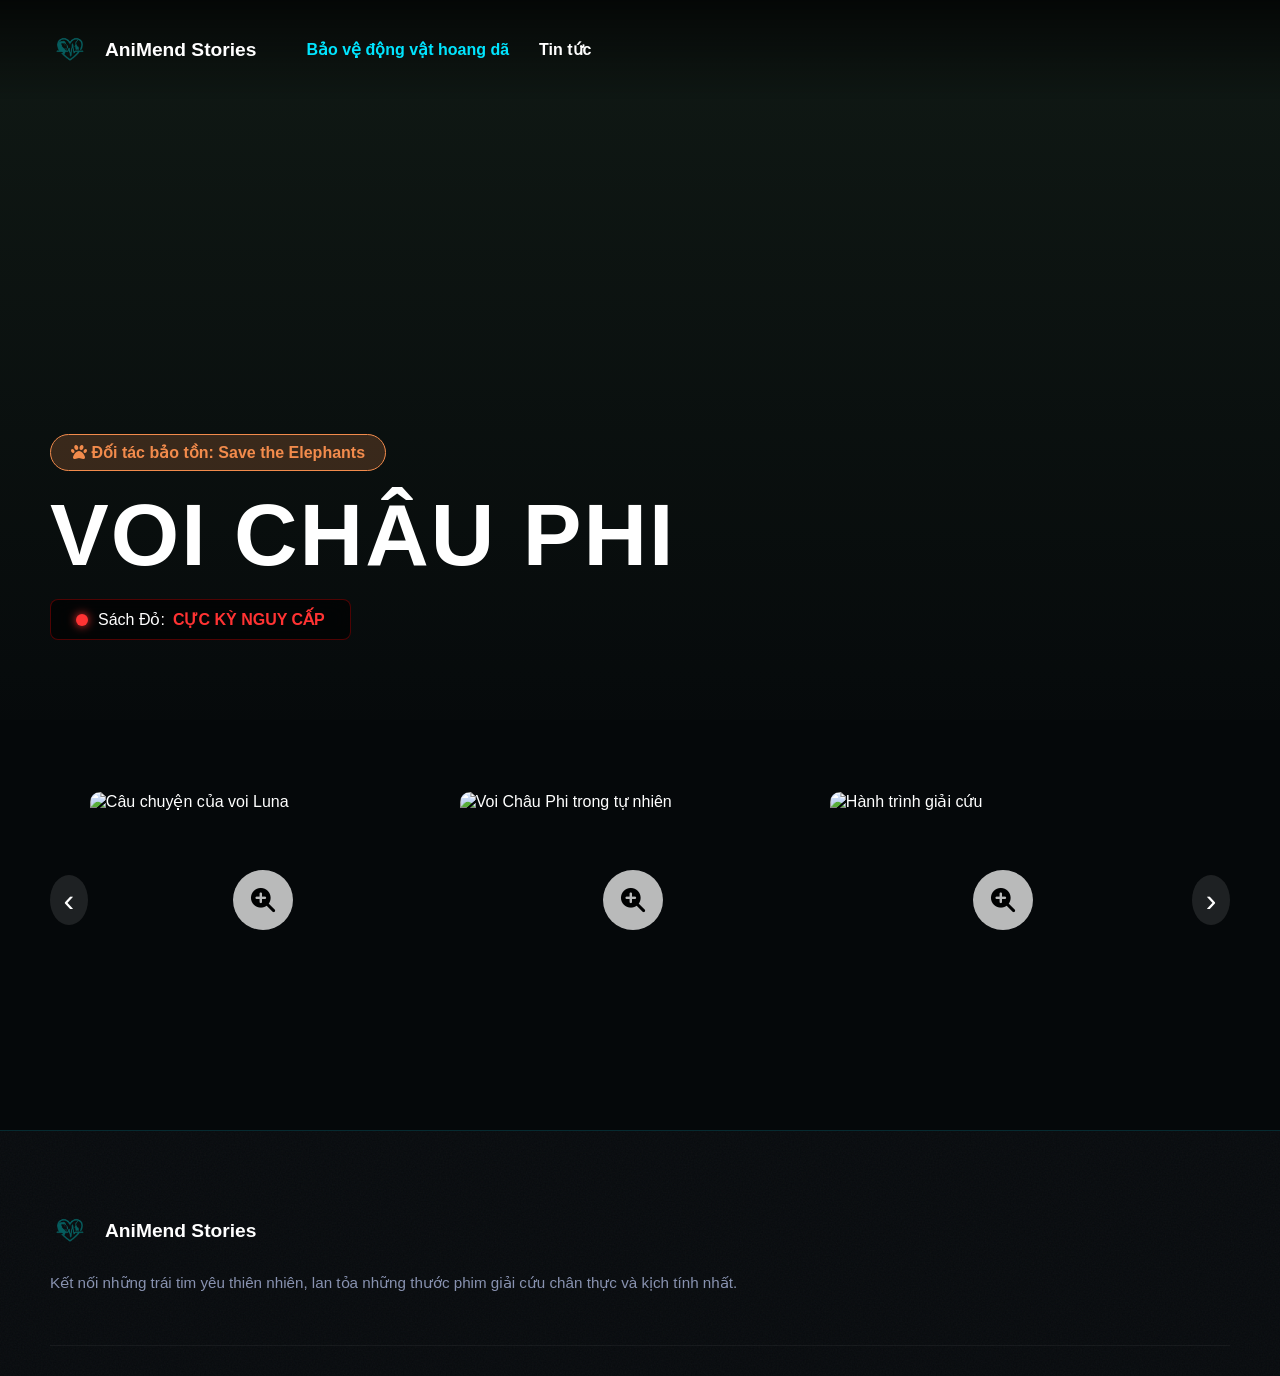
==== commit 9cb8382f: "Cập nhật 4.1" ====
--- a/elephant.html
+++ b/elephant.html
@@ -42,69 +42,40 @@
         </div>
     </section>
 
-    <!-- SECTION 2: BĂNG CHUYỀN THƯ VIỆN MEDIA (Video & Ảnh) -->
+   <!-- SECTION 2: BĂNG CHUYỀN THƯ VIỆN MEDIA (Chỉ Hình Ảnh) -->
     <section class="media-gallery fade-up">
         <div class="carousel-wrapper">
             <button class="carousel-control left" id="media-left">‹</button>
             
             <div class="carousel-container" id="media-carousel">
                 
-                <!-- Item 1: VIDEO YOUTUBE -->
-                <!-- Thuộc tính data-type="video" và data-src chứa link nhúng youtube -->
-                <div class="media-card" data-type="video" data-src="https://youtu.be/AA0UZVXJd2o">
-                    <img src="./assets/elephant.jpg" alt="Câu chuyện của voi Luna">
-                    <div class="play-icon-overlay"><i class="fa-solid fa-play"></i></div>
+                <!-- Item 1: ẢNH PHÓNG TO -->
+                <div class="media-card" data-type="image" data-src="./assets/elephant-large-1.jpg">
+                    <img src="./assets/elephant-large-1.jpg" alt="Câu chuyện của voi Luna">
+                    <div class="zoom-icon-overlay"><i class="fa-solid fa-magnifying-glass-plus"></i></div>
                 </div>
 
                 <!-- Item 2: ẢNH PHÓNG TO -->
-                <!-- Thuộc tính data-type="image" và data-src chứa link ảnh gốc -->
-                <div class="media-card" data-type="image" data-src="./assets/elephant-large-1.jpg">
-                    <img src="./assets/elephant-large-1.jpg" alt="Voi Châu Phi trong tự nhiên">
+                <div class="media-card" data-type="image" data-src="./assets/elephant-large-2.jpg">
+                    <img src="./assets/elephant-large-2.jpg" alt="Voi Châu Phi trong tự nhiên">
                     <div class="zoom-icon-overlay"><i class="fa-solid fa-magnifying-glass-plus"></i></div>
                 </div>
 
-                <!-- Item 3: VIDEO YOUTUBE -->
-                <div class="media-card" data-type="video" data-src="https://www.youtube.com/embed/ScMzIvxBSi4">
-                    <img src="./assets/elephant-2.jpg" alt="Hành trình giải cứu">
-                    <div class="play-icon-overlay"><i class="fa-solid fa-play"></i></div>
+                <!-- Item 3: ẢNH PHÓNG TO -->
+                <div class="media-card" data-type="image" data-src="./assets/elephant-large-3.jpg">
+                    <img src="./assets/elephant-large-3.jpg" alt="Hành trình giải cứu">
+                    <div class="zoom-icon-overlay"><i class="fa-solid fa-magnifying-glass-plus"></i></div>
                 </div>
                 
                 <!-- Item 4: ẢNH PHÓNG TO -->
-                <div class="media-card" data-type="image" data-src="./assets/elephant-large-2.jpg">
-                    <img src="./assets/elephant-large-2.jpg" alt="Đàn voi trên thảo nguyên">
+                <div class="media-card" data-type="image" data-src="./assets/elephant-large-4.jpg">
+                    <img src="./assets/elephant-large-4.jpg" alt="Đàn voi trên thảo nguyên">
                     <div class="zoom-icon-overlay"><i class="fa-solid fa-magnifying-glass-plus"></i></div>
                 </div>
 
             </div>
             
             <button class="carousel-control right" id="media-right">›</button>
-        </div>
-    </section>
-
-    <!-- SECTION 3: BẢN ĐỒ & TÌNH TRẠNG LOÀI -->
-    <section class="habitat-status fade-up">
-        <div class="habitat-container">
-            
-            <!-- Cột trái: Bản đồ -->
-            <div class="map-box">
-                <img src="./assets/africa-map.jpg" alt="Bản đồ phân bố Voi Châu Phi">
-                <div class="map-pin">
-                    <span>Châu Phi</span>
-                    <strong>Kenya</strong>
-                </div>
-            </div>
-
-            <!-- Cột phải: Nội dung -->
-            <div class="status-info">
-                <p>Voi là loài động vật thông minh, nhạy cảm và có tính xã hội cao. Khi di chuyển, chúng định hình vùng đất bằng cách gieo hạt, tạo lối đi và kiến tạo môi trường sống duy trì vô số loài khác.</p>
-                
-                <p>Tuy nhiên, bầy đàn của chúng đang bị bao vây. Cuộc khủng hoảng săn trộm tàn khốc, bị thúc đẩy bởi nạn buôn bán ngà voi, đã chia cắt nhiều gia đình. Chỉ tính riêng từ năm 2010 đến 2012, ước tính có khoảng <strong>100.000 con voi ở Châu Phi</strong> đã bị giết để lấy ngà.</p>
-                
-                <p>Bằng cách ủng hộ <strong>Save the Elephants (STE)</strong>, bạn giúp bảo vệ những loài động vật phi thường này, bảo vệ vẻ đẹp và tính toàn vẹn sinh thái trong môi trường sống của chúng.</p>
-                
-                <a href="#" class="btn-glow">Quyên Góp Ngay ➔</a>
-            </div>
-
         </div>
     </section>
 
